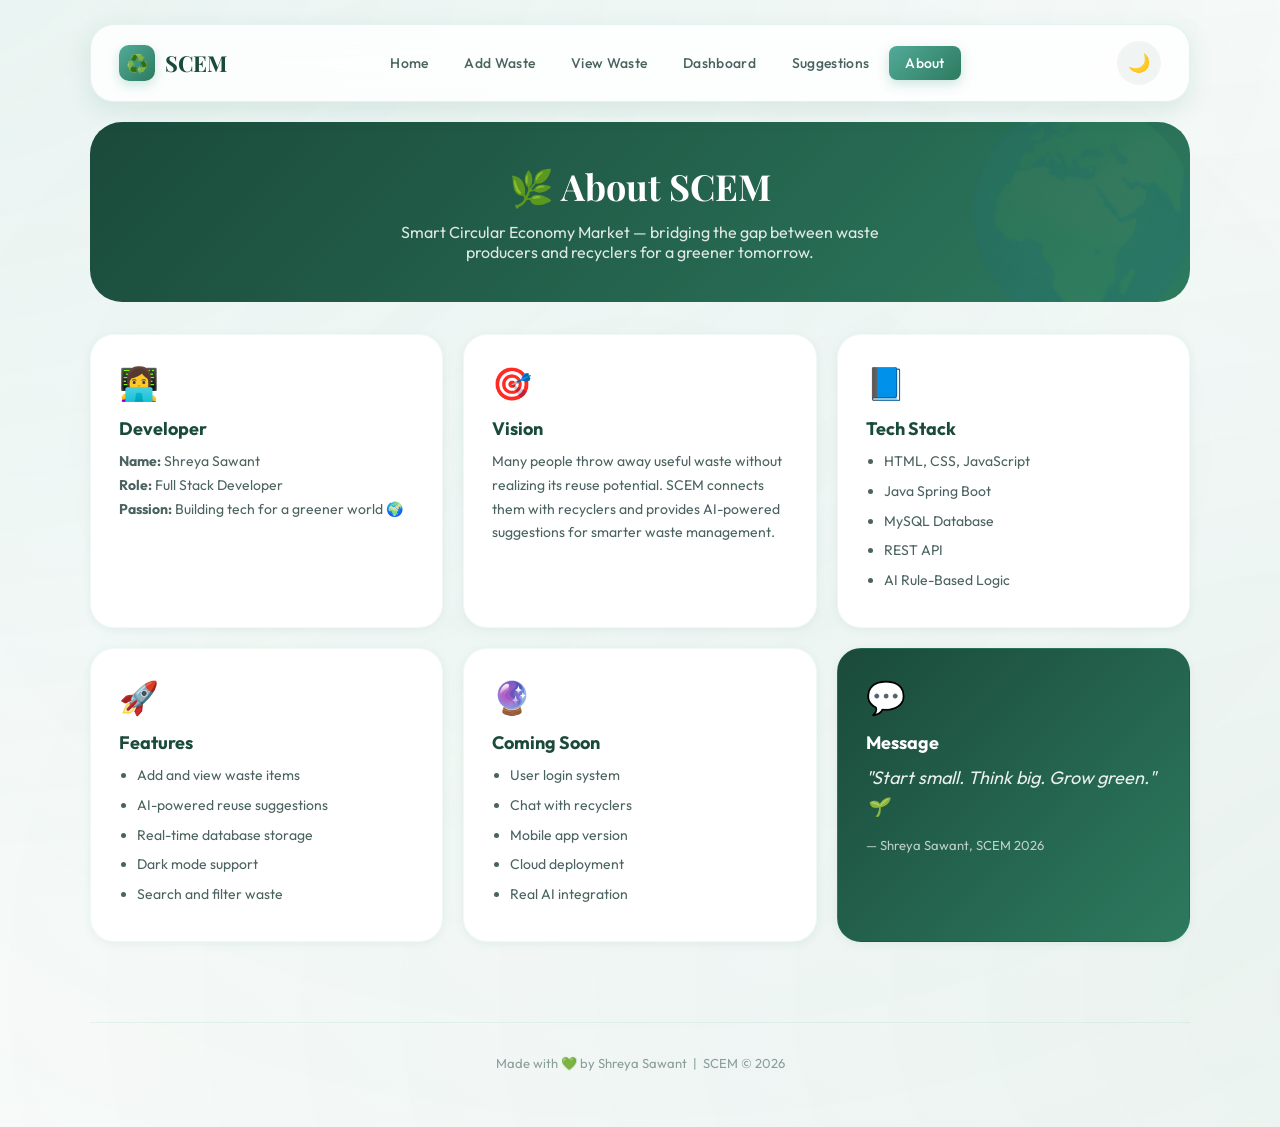
==== frontend/about.html @ 2f2a3ed4 "Initial commit" ====
<!DOCTYPE html>
<html lang="en">
<head>
  <meta charset="UTF-8">
  <meta name="viewport" content="width=device-width, initial-scale=1.0">
  <title>About - SCEM</title>
  <link rel="stylesheet" href="style.css">
</head>
<body>
  <div class="container">

    <nav class="navbar">
      <h2 class="logo">
        <span class="logo-icon">♻️</span>
        SCEM
      </h2>
      <div class="nav-links">
        <a href="index.html">Home</a>
        <a href="add_waste.html">Add Waste</a>
        <a href="view_waste.html">View Waste</a>
        <a href="dashboard.html">Dashboard</a>
        <a href="suggestion.html">Suggestions</a>
        <a href="about.html" class="active">About</a>
       
      </div>
      <button class="dark-toggle" onclick="toggleDark()" title="Toggle Dark Mode">🌙</button>
    </nav>

    <main class="about-main">

      <div class="about-hero">
        <h1>🌿 About SCEM</h1>
        <p>Smart Circular Economy Market — bridging the gap between waste producers and recyclers for a greener tomorrow.</p>
      </div>

      <div class="about-grid">

        <div class="about-card">
          <span class="card-icon">👩‍💻</span>
          <h3>Developer</h3>
          <p><strong>Name:</strong> Shreya Sawant</p>
          <p><strong>Role:</strong> Full Stack Developer</p>
          <p><strong>Passion:</strong> Building tech for a greener world 🌍</p>
        </div>

        <div class="about-card">
          <span class="card-icon">🎯</span>
          <h3>Vision</h3>
          <p>Many people throw away useful waste without realizing its reuse potential. SCEM connects them with recyclers and provides AI-powered suggestions for smarter waste management.</p>
        </div>

        <div class="about-card">
          <span class="card-icon">📘</span>
          <h3>Tech Stack</h3>
          <ul>
            <li>HTML, CSS, JavaScript</li>
            <li>Java Spring Boot</li>
            <li>MySQL Database</li>
            <li>REST API</li>
            <li>AI Rule-Based Logic</li>
          </ul>
        </div>

        <div class="about-card">
          <span class="card-icon">🚀</span>
          <h3>Features</h3>
          <ul>
            <li>Add and view waste items</li>
            <li>AI-powered reuse suggestions</li>
            <li>Real-time database storage</li>
            <li>Dark mode support</li>
            <li>Search and filter waste</li>
          </ul>
        </div>

        <div class="about-card">
          <span class="card-icon">🔮</span>
          <h3>Coming Soon</h3>
          <ul>
            <li>User login system</li>
            <li>Chat with recyclers</li>
            <li>Mobile app version</li>
            <li>Cloud deployment</li>
            <li>Real AI integration</li>
          </ul>
        </div>

        <div class="about-card" style="
          background:linear-gradient(135deg,var(--green-dark),var(--green-mid));
          color:white;
        ">
          <span class="card-icon">💬</span>
          <h3 style="color:white;">Message</h3>
          <p style="color:rgba(255,255,255,0.9); font-size:18px; font-style:italic; line-height:1.6;">
            "Start small. Think big. Grow green." 🌱
          </p>
          <p style="color:rgba(255,255,255,0.7); margin-top:12px; font-size:13px;">
            — Shreya Sawant, SCEM 2026
          </p>
        </div>

      </div>

    </main>

    <footer class="footer">
      Made with <span>💚</span> by Shreya Sawant &nbsp;|&nbsp; SCEM © 2026
    </footer>

  </div>

  <div class="toast" id="toast"></div>
  <script src="script.js"></script>
</body>
</html>
---- frontend/style.css ----
/* ============================================
   SCEM - Smart Circular Economy Market
   style.css - Complete Beautiful Redesign
   ============================================ */

@import url('https://fonts.googleapis.com/css2?family=Outfit:wght@300;400;500;600;700;800&family=Playfair+Display:wght@700&display=swap');

/* ── CSS Variables ── */
:root {
  --green-dark:   #1a4a3a;
  --green-mid:    #2d7a5f;
  --green-light:  #52ab98;
  --green-pale:   #e8f5f1;
  --green-accent: #7ecfc0;
  --teal:         #3d9b8a;
  --white:        #ffffff;
  --off-white:    #f7faf9;
  --gray-light:   #f0f4f3;
  --gray-mid:     #b0c4be;
  --gray-dark:    #4a6360;
  --text-primary: #1a2e2a;
  --text-secondary: #4a6360;
  --text-muted:   #8a9e9a;
  --shadow-sm:    0 2px 8px rgba(45,122,95,0.08);
  --shadow-md:    0 8px 24px rgba(45,122,95,0.12);
  --shadow-lg:    0 16px 48px rgba(45,122,95,0.18);
  --radius-sm:    8px;
  --radius-md:    16px;
  --radius-lg:    24px;
  --radius-xl:    32px;
  --transition:   all 0.3s cubic-bezier(0.4, 0, 0.2, 1);
}

/* ── Dark Mode Variables ── */
body.dark-mode {
  --white:        #0f1f1a;
  --off-white:    #162820;
  --gray-light:   #1e3530;
  --green-pale:   #1a3a30;
  --text-primary: #e8f5f1;
  --text-secondary: #7ecfc0;
  --text-muted:   #4a8a7a;
  --shadow-sm:    0 2px 8px rgba(0,0,0,0.3);
  --shadow-md:    0 8px 24px rgba(0,0,0,0.4);
  --shadow-lg:    0 16px 48px rgba(0,0,0,0.5);
}

/* ── Reset & Base ── */
*, *::before, *::after {
  margin: 0;
  padding: 0;
  box-sizing: border-box;
}

html { scroll-behavior: smooth; }

body {
  font-family: 'Outfit', sans-serif;
  background: var(--off-white);
  color: var(--text-primary);
  min-height: 100vh;
  transition: var(--transition);
  overflow-x: hidden;
}

/* ── Animated Background ── */
body::before {
  content: '';
  position: fixed;
  top: -50%;
  left: -50%;
  width: 200%;
  height: 200%;
  background:
    radial-gradient(ellipse at 20% 20%, rgba(82,171,152,0.08) 0%, transparent 50%),
    radial-gradient(ellipse at 80% 80%, rgba(45,122,95,0.06) 0%, transparent 50%),
    radial-gradient(ellipse at 50% 50%, rgba(126,207,192,0.04) 0%, transparent 70%);
  pointer-events: none;
  z-index: 0;
  animation: bgShift 12s ease-in-out infinite alternate;
}

@keyframes bgShift {
  0%   { transform: translate(0, 0) rotate(0deg); }
  100% { transform: translate(2%, 2%) rotate(1deg); }
}

/* ── Container ── */
.container {
  width: 92%;
  max-width: 1100px;
  margin: auto;
  padding: 24px 0;
  position: relative;
  z-index: 1;
}

/* ── Navbar ── */
.navbar {
  display: flex;
  justify-content: space-between;
  align-items: center;
  background: rgba(255,255,255,0.85);
  backdrop-filter: blur(20px);
  -webkit-backdrop-filter: blur(20px);
  padding: 16px 28px;
  border-radius: var(--radius-lg);
  box-shadow: var(--shadow-md);
  border: 1px solid rgba(82,171,152,0.15);
  position: sticky;
  top: 16px;
  z-index: 100;
  transition: var(--transition);
}

body.dark-mode .navbar {
  background: rgba(22,40,32,0.9);
  border-color: rgba(82,171,152,0.2);
}

.logo {
  font-family: 'Playfair Display', serif;
  color: var(--green-dark);
  font-size: 22px;
  margin: 0;
  display: flex;
  align-items: center;
  gap: 10px;
  letter-spacing: -0.5px;
}

body.dark-mode .logo { color: var(--green-accent); }

.logo-icon {
  width: 36px;
  height: 36px;
  background: linear-gradient(135deg, var(--green-light), var(--green-mid));
  border-radius: 10px;
  display: flex;
  align-items: center;
  justify-content: center;
  font-size: 18px;
  box-shadow: 0 4px 12px rgba(82,171,152,0.3);
}

.nav-links {
  display: flex;
  align-items: center;
  gap: 4px;
}

.nav-links a {
  text-decoration: none;
  color: var(--text-secondary);
  font-weight: 500;
  font-size: 14px;
  padding: 8px 16px;
  border-radius: var(--radius-sm);
  transition: var(--transition);
  letter-spacing: 0.3px;
}

.nav-links a:hover {
  color: var(--green-mid);
  background: var(--green-pale);
}

.nav-links a.active {
  color: var(--white);
  background: linear-gradient(135deg, var(--green-light), var(--green-mid));
  box-shadow: 0 4px 12px rgba(82,171,152,0.3);
}

/* ── Dark Mode Toggle ── */
.dark-toggle {
  background: var(--gray-light);
  border: none;
  width: 44px;
  height: 44px;
  border-radius: 50%;
  cursor: pointer;
  font-size: 18px;
  transition: var(--transition);
  display: flex;
  align-items: center;
  justify-content: center;
  margin-left: 8px;
}

.dark-toggle:hover {
  background: var(--green-pale);
  transform: rotate(20deg);
}

/* ── Page Fade In ── */
main {
  animation: fadeInUp 0.6s ease both;
}

@keyframes fadeInUp {
  from { opacity: 0; transform: translateY(24px); }
  to   { opacity: 1; transform: translateY(0); }
}

/* ── HOME PAGE ── */
.home-main {
  text-align: center;
  padding: 60px 20px 40px;
}

.hero-badge {
  display: inline-block;
  background: var(--green-pale);
  color: var(--green-mid);
  font-size: 13px;
  font-weight: 600;
  padding: 6px 16px;
  border-radius: 20px;
  margin-bottom: 24px;
  letter-spacing: 0.5px;
  border: 1px solid rgba(82,171,152,0.2);
  animation: fadeInUp 0.5s ease 0.1s both;
}

.home-main h1 {
  font-family: 'Playfair Display', serif;
  font-size: clamp(32px, 5vw, 52px);
  color: var(--green-dark);
  margin-bottom: 16px;
  line-height: 1.2;
  animation: fadeInUp 0.5s ease 0.2s both;
}

body.dark-mode .home-main h1 { color: var(--green-accent); }

.home-main h1 span {
  color: var(--green-light);
}

.intro {
  color: var(--text-secondary);
  font-size: 17px;
  margin-bottom: 36px;
  max-width: 520px;
  margin-left: auto;
  margin-right: auto;
  line-height: 1.7;
  animation: fadeInUp 0.5s ease 0.3s both;
}

/* ── Stats Row ── */
.stats-row {
  display: flex;
  justify-content: center;
  gap: 20px;
  margin: 40px 0;
  flex-wrap: wrap;
  animation: fadeInUp 0.5s ease 0.4s both;
}

.stat-card {
  background: var(--white);
  border-radius: var(--radius-md);
  padding: 20px 28px;
  min-width: 140px;
  box-shadow: var(--shadow-sm);
  border: 1px solid rgba(82,171,152,0.1);
  transition: var(--transition);
}

.stat-card:hover {
  transform: translateY(-4px);
  box-shadow: var(--shadow-md);
}

.stat-number {
  font-size: 32px;
  font-weight: 800;
  color: var(--green-mid);
  display: block;
  line-height: 1;
}

.stat-label {
  font-size: 12px;
  color: var(--text-muted);
  font-weight: 500;
  margin-top: 4px;
  letter-spacing: 0.5px;
}

/* ── Hero Icon ── */
.hero-icon-wrap {
  margin: 30px auto;
  animation: float 3s ease-in-out infinite;
}

@keyframes float {
  0%, 100% { transform: translateY(0); }
  50%       { transform: translateY(-12px); }
}

.hero-icon-wrap img {
  width: 130px;
  filter: drop-shadow(0 12px 24px rgba(82,171,152,0.3));
}

/* ── Buttons ── */
.btn {
  display: inline-block;
  background: linear-gradient(135deg, var(--green-light), var(--green-mid));
  color: white;
  text-decoration: none;
  padding: 14px 32px;
  border-radius: var(--radius-md);
  font-weight: 700;
  font-size: 15px;
  letter-spacing: 0.3px;
  transition: var(--transition);
  box-shadow: 0 6px 20px rgba(82,171,152,0.35);
  border: none;
  cursor: pointer;
  animation: fadeInUp 0.5s ease 0.5s both;
}

.btn:hover {
  transform: translateY(-3px);
  box-shadow: 0 10px 28px rgba(82,171,152,0.45);
  background: linear-gradient(135deg, var(--green-mid), var(--green-dark));
}

.btn:active { transform: translateY(0); }

.btn-outline {
  background: transparent;
  color: var(--green-mid);
  border: 2px solid var(--green-light);
  box-shadow: none;
}

.btn-outline:hover {
  background: var(--green-pale);
  box-shadow: none;
}

.btn-danger {
  background: linear-gradient(135deg, #ff6b6b, #ee4444);
  box-shadow: 0 4px 12px rgba(238,68,68,0.3);
  padding: 8px 16px;
  font-size: 13px;
}

.btn-danger:hover {
  box-shadow: 0 6px 16px rgba(238,68,68,0.4);
  background: linear-gradient(135deg, #ee4444, #cc0000);
}

/* ── Section Headers ── */
.page-header {
  text-align: center;
  padding: 50px 20px 30px;
}

.page-header h1 {
  font-family: 'Playfair Display', serif;
  font-size: clamp(28px, 4vw, 40px);
  color: var(--green-dark);
  margin-bottom: 10px;
}

body.dark-mode .page-header h1 { color: var(--green-accent); }

.page-header p {
  color: var(--text-secondary);
  font-size: 16px;
}

/* ── FORM PAGE ── */
.form-main {
  max-width: 560px;
  margin: 0 auto;
  padding: 40px 20px;
}

.form-card {
  background: var(--white);
  border-radius: var(--radius-xl);
  padding: 40px;
  box-shadow: var(--shadow-lg);
  border: 1px solid rgba(82,171,152,0.1);
}

.form-card h1 {
  font-family: 'Playfair Display', serif;
  color: var(--green-dark);
  font-size: 28px;
  margin-bottom: 8px;
}

body.dark-mode .form-card h1 { color: var(--green-accent); }

.form-card .intro {
  margin-bottom: 30px;
  font-size: 15px;
}

.form-group {
  margin-bottom: 20px;
}

.form-group label {
  display: block;
  font-size: 13px;
  font-weight: 600;
  color: var(--text-secondary);
  margin-bottom: 8px;
  letter-spacing: 0.5px;
  text-transform: uppercase;
}

.form-group input,
.form-group select {
  width: 100%;
  padding: 14px 18px;
  border: 2px solid rgba(82,171,152,0.15);
  border-radius: var(--radius-md);
  font-size: 15px;
  font-family: 'Outfit', sans-serif;
  color: var(--text-primary);
  background: var(--off-white);
  transition: var(--transition);
  outline: none;
}

.form-group input:focus,
.form-group select:focus {
  border-color: var(--green-light);
  background: var(--white);
  box-shadow: 0 0 0 4px rgba(82,171,152,0.1);
}

.form-group input::placeholder { color: var(--text-muted); }

.waste-form .btn {
  width: 100%;
  text-align: center;
  margin-top: 8px;
  padding: 16px;
  font-size: 16px;
}

/* ── VIEW WASTE PAGE ── */
.view-main {
  padding: 20px 0 40px;
}

.view-controls {
  display: flex;
  justify-content: space-between;
  align-items: center;
  margin-bottom: 28px;
  flex-wrap: wrap;
  gap: 12px;
}

.search-bar {
  display: flex;
  align-items: center;
  background: var(--white);
  border: 2px solid rgba(82,171,152,0.15);
  border-radius: var(--radius-md);
  padding: 10px 18px;
  gap: 10px;
  width: 280px;
  transition: var(--transition);
  box-shadow: var(--shadow-sm);
}

.search-bar:focus-within {
  border-color: var(--green-light);
  box-shadow: 0 0 0 4px rgba(82,171,152,0.1);
}

.search-bar input {
  border: none;
  outline: none;
  font-family: 'Outfit', sans-serif;
  font-size: 14px;
  color: var(--text-primary);
  background: transparent;
  width: 100%;
}

.waste-count {
  font-size: 14px;
  color: var(--text-muted);
  font-weight: 500;
}

.waste-count span {
  color: var(--green-mid);
  font-weight: 700;
}

/* ── Waste Cards ── */
.card-container {
  display: grid;
  grid-template-columns: repeat(auto-fill, minmax(280px, 1fr));
  gap: 20px;
}

.waste-card {
  background: var(--white);
  border-radius: var(--radius-lg);
  padding: 24px;
  box-shadow: var(--shadow-sm);
  border: 1px solid rgba(82,171,152,0.08);
  transition: var(--transition);
  position: relative;
  overflow: hidden;
  animation: fadeInUp 0.4s ease both;
}

.waste-card::before {
  content: '';
  position: absolute;
  top: 0;
  left: 0;
  right: 0;
  height: 4px;
  background: linear-gradient(90deg, var(--green-light), var(--green-accent));
}

.waste-card:hover {
  transform: translateY(-6px);
  box-shadow: var(--shadow-lg);
  border-color: rgba(82,171,152,0.2);
}

.waste-card h3 {
  font-size: 18px;
  color: var(--green-dark);
  margin-bottom: 14px;
  font-weight: 700;
}

body.dark-mode .waste-card h3 { color: var(--green-accent); }

.waste-card p {
  font-size: 14px;
  color: var(--text-secondary);
  margin-bottom: 8px;
  display: flex;
  align-items: center;
  gap: 8px;
}

.waste-card p strong {
  color: var(--text-primary);
  min-width: 70px;
}

.card-footer {
  display: flex;
  justify-content: space-between;
  align-items: center;
  margin-top: 16px;
  padding-top: 16px;
  border-top: 1px solid var(--gray-light);
}

.card-date {
  font-size: 12px;
  color: var(--text-muted);
}

.type-badge {
  display: inline-block;
  padding: 4px 12px;
  border-radius: 20px;
  font-size: 12px;
  font-weight: 600;
  letter-spacing: 0.3px;
}

.badge-plastic  { background: #e3f2fd; color: #1565c0; }
.badge-glass    { background: #e8f5e9; color: #2e7d32; }
.badge-metal    { background: #fce4ec; color: #c62828; }
.badge-organic  { background: #f1f8e9; color: #558b2f; }
.badge-ewaste   { background: #fff3e0; color: #e65100; }

/* ── SUGGESTIONS PAGE ── */
.suggestions-main {
  padding: 20px 0 40px;
}

.ai-box {
  background: linear-gradient(135deg, var(--green-dark), var(--green-mid));
  border-radius: var(--radius-xl);
  padding: 32px;
  margin-bottom: 40px;
  color: white;
  position: relative;
  overflow: hidden;
  box-shadow: var(--shadow-lg);
  display: none;
}

.ai-box::before {
  content: '✨';
  position: absolute;
  top: -20px;
  right: -10px;
  font-size: 120px;
  opacity: 0.06;
}

.ai-box h2 {
  font-size: 22px;
  margin-bottom: 8px;
  font-weight: 700;
}

.ai-box .ai-subtitle {
  opacity: 0.8;
  font-size: 14px;
  margin-bottom: 20px;
}

.ai-tips {
  list-style: none;
  display: grid;
  grid-template-columns: repeat(auto-fill, minmax(200px, 1fr));
  gap: 12px;
}

.ai-tips li {
  background: rgba(255,255,255,0.12);
  border-radius: var(--radius-md);
  padding: 12px 16px;
  font-size: 14px;
  backdrop-filter: blur(10px);
  border: 1px solid rgba(255,255,255,0.1);
  transition: var(--transition);
}

.ai-tips li:hover {
  background: rgba(255,255,255,0.2);
  transform: translateY(-2px);
}

.suggestion-list {
  display: grid;
  grid-template-columns: repeat(auto-fill, minmax(240px, 1fr));
  gap: 20px;
}

.suggestion-card {
  background: var(--white);
  border-radius: var(--radius-lg);
  padding: 24px;
  box-shadow: var(--shadow-sm);
  border: 1px solid rgba(82,171,152,0.08);
  transition: var(--transition);
}

.suggestion-card:hover {
  transform: translateY(-5px);
  box-shadow: var(--shadow-md);
}

.suggestion-card h3 {
  color: var(--green-dark);
  margin-bottom: 14px;
  font-size: 18px;
  font-weight: 700;
}

body.dark-mode .suggestion-card h3 { color: var(--green-accent); }

.suggestion-card ul {
  padding-left: 18px;
}

.suggestion-card ul li {
  margin-bottom: 8px;
  color: var(--text-secondary);
  font-size: 14px;
  line-height: 1.5;
}

.suggestion-card.highlighted {
  border: 2px solid var(--green-light);
  background: var(--green-pale);
}

/* ── ABOUT PAGE ── */
.about-main {
  padding: 20px 0 40px;
}

.about-hero {
  text-align: center;
  padding: 40px 20px;
  background: linear-gradient(135deg, var(--green-dark), var(--green-mid));
  border-radius: var(--radius-xl);
  color: white;
  margin-bottom: 32px;
  position: relative;
  overflow: hidden;
}

.about-hero::before {
  content: '🌍';
  position: absolute;
  font-size: 200px;
  opacity: 0.05;
  top: -40px;
  right: -20px;
}

.about-hero h1 {
  font-family: 'Playfair Display', serif;
  font-size: 36px;
  margin-bottom: 12px;
}

.about-hero p {
  opacity: 0.85;
  font-size: 16px;
  max-width: 500px;
  margin: auto;
}

.about-grid {
  display: grid;
  grid-template-columns: repeat(auto-fill, minmax(280px, 1fr));
  gap: 20px;
}

.about-card {
  background: var(--white);
  border-radius: var(--radius-lg);
  padding: 28px;
  box-shadow: var(--shadow-sm);
  border: 1px solid rgba(82,171,152,0.08);
  transition: var(--transition);
}

.about-card:hover {
  transform: translateY(-4px);
  box-shadow: var(--shadow-md);
}

.about-card .card-icon {
  font-size: 32px;
  margin-bottom: 14px;
  display: block;
}

.about-card h3 {
  color: var(--green-dark);
  font-size: 18px;
  margin-bottom: 10px;
  font-weight: 700;
}

body.dark-mode .about-card h3 { color: var(--green-accent); }

.about-card p,
.about-card li {
  color: var(--text-secondary);
  font-size: 14px;
  line-height: 1.7;
}

.about-card ul {
  padding-left: 18px;
}

.about-card ul li { margin-bottom: 6px; }

/* ── Impact Counter ── */
.impact-section {
  text-align: center;
  margin: 40px 0;
}

.impact-section h2 {
  font-family: 'Playfair Display', serif;
  color: var(--green-dark);
  font-size: 28px;
  margin-bottom: 24px;
}

body.dark-mode .impact-section h2 { color: var(--green-accent); }

.impact-grid {
  display: flex;
  justify-content: center;
  gap: 20px;
  flex-wrap: wrap;
}

.impact-card {
  background: linear-gradient(135deg, var(--green-light), var(--green-mid));
  color: white;
  border-radius: var(--radius-lg);
  padding: 24px 32px;
  min-width: 160px;
  box-shadow: 0 8px 24px rgba(82,171,152,0.3);
  transition: var(--transition);
}

.impact-card:hover {
  transform: translateY(-4px) scale(1.02);
}

.impact-number {
  font-size: 36px;
  font-weight: 800;
  display: block;
  line-height: 1;
}

.impact-label {
  font-size: 13px;
  opacity: 0.85;
  margin-top: 6px;
  font-weight: 500;
}

/* ── Toast Notification ── */
.toast {
  position: fixed;
  bottom: 28px;
  right: 28px;
  background: var(--green-dark);
  color: white;
  padding: 14px 24px;
  border-radius: var(--radius-md);
  font-size: 14px;
  font-weight: 500;
  box-shadow: var(--shadow-lg);
  z-index: 9999;
  transform: translateY(100px);
  opacity: 0;
  transition: all 0.4s cubic-bezier(0.4, 0, 0.2, 1);
}

.toast.show {
  transform: translateY(0);
  opacity: 1;
}

/* ── Loading Spinner ── */
.loading {
  text-align: center;
  padding: 40px;
  color: var(--text-muted);
  font-size: 15px;
}

.spinner {
  width: 36px;
  height: 36px;
  border: 3px solid var(--gray-light);
  border-top-color: var(--green-light);
  border-radius: 50%;
  animation: spin 0.8s linear infinite;
  margin: 0 auto 12px;
}

@keyframes spin {
  to { transform: rotate(360deg); }
}

/* ── Empty State ── */
.empty-state {
  text-align: center;
  padding: 60px 20px;
  color: var(--text-muted);
}

.empty-state .empty-icon {
  font-size: 56px;
  margin-bottom: 16px;
  display: block;
  opacity: 0.5;
}

.empty-state h3 {
  font-size: 20px;
  margin-bottom: 8px;
  color: var(--text-secondary);
}

.empty-state p { font-size: 14px; }

/* ── Footer ── */
.footer {
  text-align: center;
  padding: 32px 20px;
  color: var(--text-muted);
  font-size: 13px;
  border-top: 1px solid rgba(82,171,152,0.1);
  margin-top: 40px;
}

.footer span { color: var(--green-light); }

/* ── Scrollbar ── */
::-webkit-scrollbar { width: 6px; }
::-webkit-scrollbar-track { background: var(--off-white); }
::-webkit-scrollbar-thumb {
  background: var(--green-accent);
  border-radius: 3px;
}

/* ── Responsive ── */
@media (max-width: 768px) {
  .navbar {
    flex-wrap: wrap;
    gap: 12px;
    top: 8px;
    padding: 14px 18px;
  }
  .nav-links { gap: 2px; }
  .nav-links a { padding: 6px 10px; font-size: 13px; }
  .stats-row { gap: 12px; }
  .stat-card { padding: 16px 20px; min-width: 110px; }
  .form-card { padding: 24px 20px; }
  .view-controls { flex-direction: column; align-items: flex-start; }
  .search-bar { width: 100%; }
}
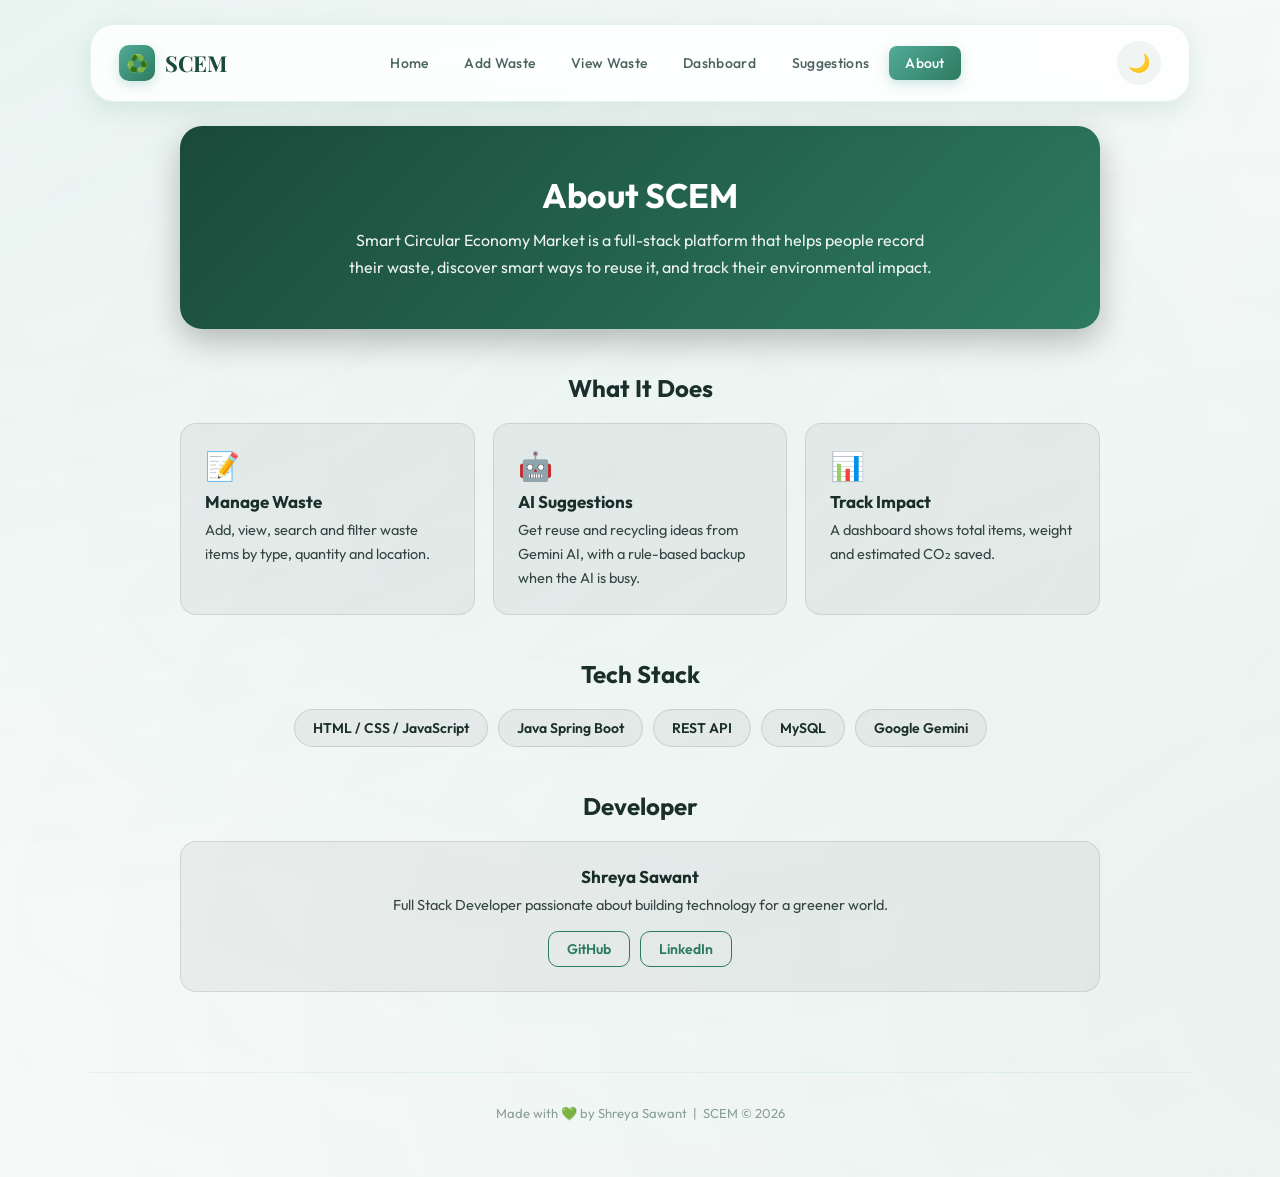
==== commit 446fd330: "Remove stray compiled WasteItem.class" ====
--- a/frontend/about.html
+++ b/frontend/about.html
@@ -3,8 +3,52 @@
 <head>
   <meta charset="UTF-8">
   <meta name="viewport" content="width=device-width, initial-scale=1.0">
-  <title>About - SCEM</title>
+  <title>About | Smart Circular Economy Market</title>
   <link rel="stylesheet" href="style.css">
+
+  <style>
+    .ab-wrap { max-width: 960px; margin: 0 auto; padding: 24px 20px 40px; }
+
+    .ab-hero {
+      border-radius: 22px; padding: 48px 28px; text-align: center; color: #fff;
+      background: linear-gradient(135deg, var(--green-dark, #14532d), var(--green-mid, #2f855a));
+      box-shadow: 0 12px 32px rgba(0,0,0,.25);
+    }
+    .ab-hero h1 { font-size: 34px; margin: 0 0 10px; }
+    .ab-hero p  { max-width: 600px; margin: 0 auto; font-size: 16px; line-height: 1.7; opacity: .92; }
+
+    .ab-section { margin-top: 44px; }
+    .ab-section h2 { font-size: 24px; text-align: center; margin: 0 0 20px; }
+
+    .ab-grid { display: grid; gap: 18px; grid-template-columns: repeat(auto-fit, minmax(240px, 1fr)); }
+    .ab-card {
+      background: rgba(127,127,127,.09); border: 1px solid rgba(127,127,127,.22);
+      border-radius: 16px; padding: 24px;
+      transition: transform .25s ease, box-shadow .25s ease;
+    }
+    .ab-card:hover { transform: translateY(-4px); box-shadow: 0 12px 26px rgba(0,0,0,.25); }
+    .ab-icon { font-size: 28px; display: block; margin-bottom: 8px; }
+    .ab-card h3 { margin: 0 0 6px; font-size: 17px; }
+    .ab-card p  { margin: 0; line-height: 1.65; font-size: 14.5px; opacity: .88; }
+
+    .ab-badges { display: flex; flex-wrap: wrap; gap: 10px; justify-content: center; }
+    .ab-badge {
+      background: rgba(127,127,127,.09); border: 1px solid rgba(127,127,127,.25);
+      padding: 9px 18px; border-radius: 999px; font-weight: 600; font-size: 14px;
+    }
+
+    .ab-dev { text-align: center; }
+    .ab-dev p { max-width: 520px; margin: 6px auto 0; line-height: 1.65; opacity: .88; }
+    .ab-links { display: flex; gap: 10px; justify-content: center; margin-top: 14px; }
+    .ab-links a {
+      padding: 8px 18px; border-radius: 10px; text-decoration: none; font-weight: 600; font-size: 14px;
+      border: 1px solid var(--green-mid, #2f855a); color: var(--green-mid, #2f855a);
+      transition: background .2s ease, color .2s ease;
+    }
+    .ab-links a:hover { background: var(--green-mid, #2f855a); color: #fff; }
+
+    @media (max-width: 600px) { .ab-hero h1 { font-size: 27px; } }
+  </style>
 </head>
 <body>
   <div class="container">
@@ -21,85 +65,60 @@
         <a href="dashboard.html">Dashboard</a>
         <a href="suggestion.html">Suggestions</a>
         <a href="about.html" class="active">About</a>
-       
       </div>
       <button class="dark-toggle" onclick="toggleDark()" title="Toggle Dark Mode">🌙</button>
     </nav>
 
-    <main class="about-main">
+    <main class="ab-wrap">
 
-      <div class="about-hero">
-        <h1>🌿 About SCEM</h1>
-        <p>Smart Circular Economy Market — bridging the gap between waste producers and recyclers for a greener tomorrow.</p>
-      </div>
+      <section class="ab-hero">
+        <h1>About SCEM</h1>
+        <p>Smart Circular Economy Market is a full-stack platform that helps people record their waste, discover smart ways to reuse it, and track their environmental impact.</p>
+      </section>
 
-      <div class="about-grid">
+      <section class="ab-section">
+        <h2>What It Does</h2>
+        <div class="ab-grid">
+          <div class="ab-card">
+            <span class="ab-icon">📝</span>
+            <h3>Manage Waste</h3>
+            <p>Add, view, search and filter waste items by type, quantity and location.</p>
+          </div>
+          <div class="ab-card">
+            <span class="ab-icon">🤖</span>
+            <h3>AI Suggestions</h3>
+            <p>Get reuse and recycling ideas from Gemini AI, with a rule-based backup when the AI is busy.</p>
+          </div>
+          <div class="ab-card">
+            <span class="ab-icon">📊</span>
+            <h3>Track Impact</h3>
+            <p>A dashboard shows total items, weight and estimated CO₂ saved.</p>
+          </div>
+        </div>
+      </section>
 
-        <div class="about-card">
-          <span class="card-icon">👩‍💻</span>
-          <h3>Developer</h3>
-          <p><strong>Name:</strong> Shreya Sawant</p>
-          <p><strong>Role:</strong> Full Stack Developer</p>
-          <p><strong>Passion:</strong> Building tech for a greener world 🌍</p>
+      <section class="ab-section">
+        <h2>Tech Stack</h2>
+        <div class="ab-badges">
+          <span class="ab-badge">HTML / CSS / JavaScript</span>
+          <span class="ab-badge">Java Spring Boot</span>
+          <span class="ab-badge">REST API</span>
+          <span class="ab-badge">MySQL</span>
+          <span class="ab-badge">Google Gemini</span>
         </div>
+      </section>
 
-        <div class="about-card">
-          <span class="card-icon">🎯</span>
-          <h3>Vision</h3>
-          <p>Many people throw away useful waste without realizing its reuse potential. SCEM connects them with recyclers and provides AI-powered suggestions for smarter waste management.</p>
+      <section class="ab-section">
+        <h2>Developer</h2>
+        <div class="ab-card ab-dev">
+          <h3>Shreya Sawant</h3>
+          <p>Full Stack Developer passionate about building technology for a greener world.</p>
+          <div class="ab-links">
+            <a href="https://github.com/shreyass04/Smart-Circular-Economy-Market" target="_blank" rel="noopener">GitHub</a>
+            <a href="https://www.linkedin.com/in/shreya-sawant-64892a317/" target="_blank" rel="noopener">LinkedIn</a>
+          </div>
         </div>
-
-        <div class="about-card">
-          <span class="card-icon">📘</span>
-          <h3>Tech Stack</h3>
-          <ul>
-            <li>HTML, CSS, JavaScript</li>
-            <li>Java Spring Boot</li>
-            <li>MySQL Database</li>
-            <li>REST API</li>
-            <li>AI Rule-Based Logic</li>
-          </ul>
-        </div>
-
-        <div class="about-card">
-          <span class="card-icon">🚀</span>
-          <h3>Features</h3>
-          <ul>
-            <li>Add and view waste items</li>
-            <li>AI-powered reuse suggestions</li>
-            <li>Real-time database storage</li>
-            <li>Dark mode support</li>
-            <li>Search and filter waste</li>
-          </ul>
-        </div>
-
-        <div class="about-card">
-          <span class="card-icon">🔮</span>
-          <h3>Coming Soon</h3>
-          <ul>
-            <li>User login system</li>
-            <li>Chat with recyclers</li>
-            <li>Mobile app version</li>
-            <li>Cloud deployment</li>
-            <li>Real AI integration</li>
-          </ul>
-        </div>
-
-        <div class="about-card" style="
-          background:linear-gradient(135deg,var(--green-dark),var(--green-mid));
-          color:white;
-        ">
-          <span class="card-icon">💬</span>
-          <h3 style="color:white;">Message</h3>
-          <p style="color:rgba(255,255,255,0.9); font-size:18px; font-style:italic; line-height:1.6;">
-            "Start small. Think big. Grow green." 🌱
-          </p>
-          <p style="color:rgba(255,255,255,0.7); margin-top:12px; font-size:13px;">
-            — Shreya Sawant, SCEM 2026
-          </p>
-        </div>
-
-      </div>
+      </section>
 
     </main>
 
